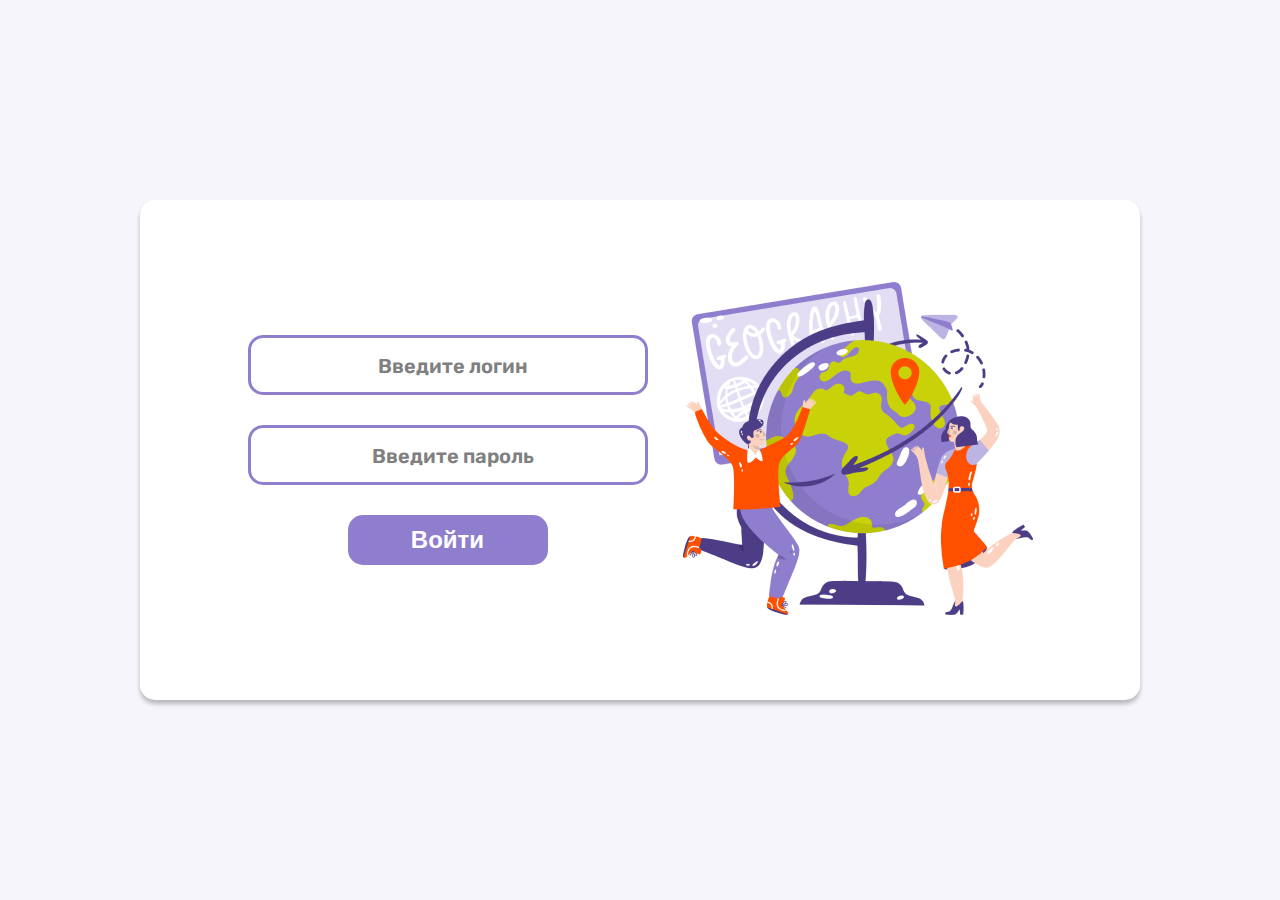
==== index.html @ f702e784 "first commit" ====
<!DOCTYPE html>
<html lang="en">
<head>
    <meta charset="UTF-8">
    <meta http-equiv="X-UA-Compatible" content="IE=edge">
    <meta name="viewport" content="width=device-width, initial-scale=1.0">
    <link rel="stylesheet" href="css/reset.css">
    <link rel="stylesheet" href="css/style.css">
    <title>Авторизация</title>
</head>
<body>
    <div class="main">
        <div class = "main_container">
            <div class="main_container_block">
                <form  class="container_input">
                    <input type = "text" class="text_input" name="login" placeholder = "Введите логин">
                    <input type = "text" class="text_input" name="password" placeholder = "Введите пароль">
                    <button type = "submit">Войти</button>
                </form>
                <div class="container_img">
                <img src="img/image 1.png">
                </div>
            </div>
        </div>
    </div>
</body>
</html>
---- css/style.css ----
body{
  display: flex;
  justify-content: center;
  align-items: center;
}

.main_container{
width: 1000px;
height: 500px;
box-shadow: 0px 4px 4px rgba(0, 0, 0, 0.25);
border-radius: 15px;
display: flex;
justify-content: center;
justify-content: center;
align-items: center;
background-color: white;
}
.main_container_block{
display: flex;
justify-content: center;
align-items: center;
gap:35px;

}
.container_input{
display: flex;
flex-direction: column;
justify-content: center;
align-items: center;
gap:30px;

}
.container_input input{
width: 400px;
height: 60px;
border: 3px solid #8F7ECE;
border-radius: 15px;

}
.container_input button{
width:200px;
height:50px;
background: #8F7ECE;
border-radius: 15px;
border:none;
font-weight: 700;
font-size: 24px;
line-height: 28px;
text-align: center;
color: #FFFFFF;
cursor: pointer;
}

input:focus::placeholder {
    color: transparent;
  }

::placeholder {
  color: #808080;
text-align: center;
font-style: normal;
font-weight: 600;
font-size: 20px;
line-height: 24px;
}
.text_input{
  color: #2F2D35;
  font-weight: 500;
font-size: 24px;
line-height: 28px;
padding-left:10px;
}
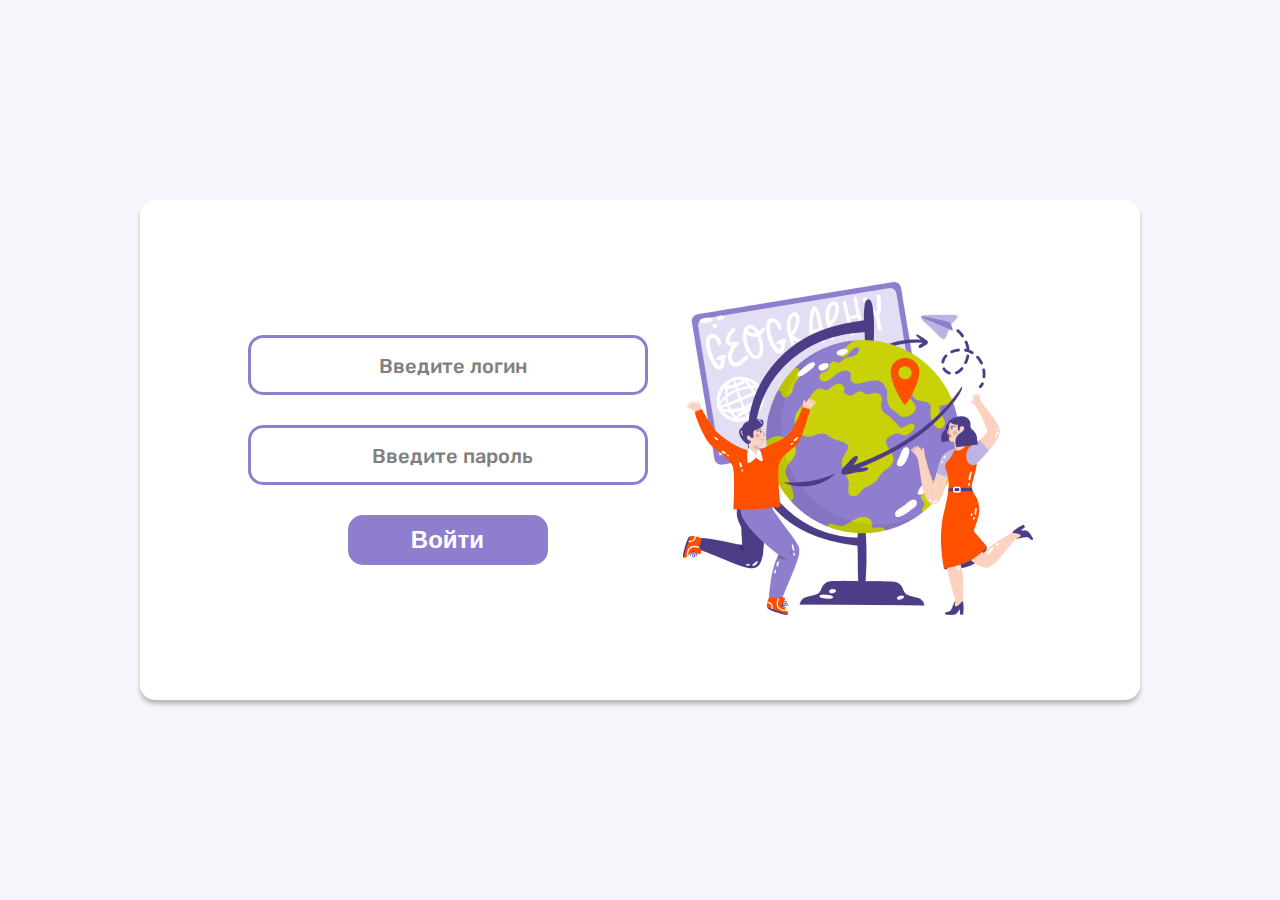
==== commit 901afcf7: "add autorization php script" ====
--- a/index.html
+++ b/index.html
@@ -11,10 +11,10 @@
 <body>
     <div class="main">
         <div class = "main_container">
-            <div class="main_container_block">
-                <form  class="container_input">
+            <div class="main_container_block" >
+                <form  class="container_input" action = "autorization.php" method = "post">
                     <input type = "text" class="text_input" name="login" placeholder = "Введите логин">
-                    <input type = "text" class="text_input" name="password" placeholder = "Введите пароль">
+                    <input type = "password" class="text_input" name="password" placeholder = "Введите пароль">
                     <button type = "submit">Войти</button>
                 </form>
                 <div class="container_img">
--- a/css/style.css
+++ b/css/style.css
@@ -29,14 +29,17 @@
 align-items: center;
 gap:30px;
 
+
 }
 .container_input input{
 width: 400px;
 height: 60px;
 border: 3px solid #8F7ECE;
 border-radius: 15px;
+text-align: center;
+}
 
-}
+
 .container_input button{
 width:200px;
 height:50px;
@@ -59,7 +62,19 @@
   color: #808080;
 text-align: center;
 font-style: normal;
-font-weight: 600;
+font-weight: 6
+
+
+
+
+
+
+
+
+
+
+
+00;
 font-size: 20px;
 line-height: 24px;
 }
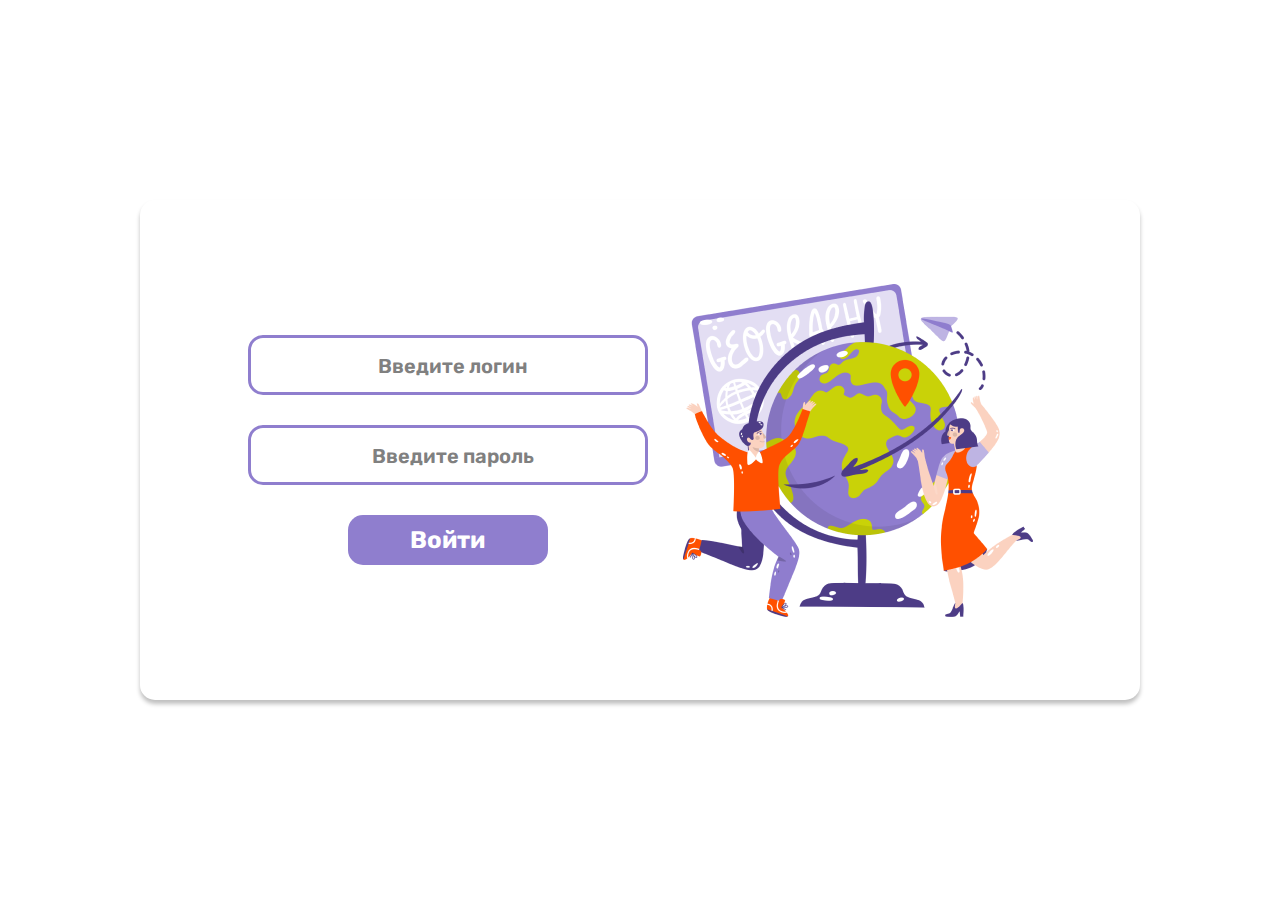
==== commit 07b52ac8: "some fix paAdmin, settings" ====
--- a/css/style.css
+++ b/css/style.css
@@ -62,19 +62,7 @@
   color: #808080;
 text-align: center;
 font-style: normal;
-font-weight: 6
-
-
-
-
-
-
-
-
-
-
-
-00;
+font-weight: 600;
 font-size: 20px;
 line-height: 24px;
 }
